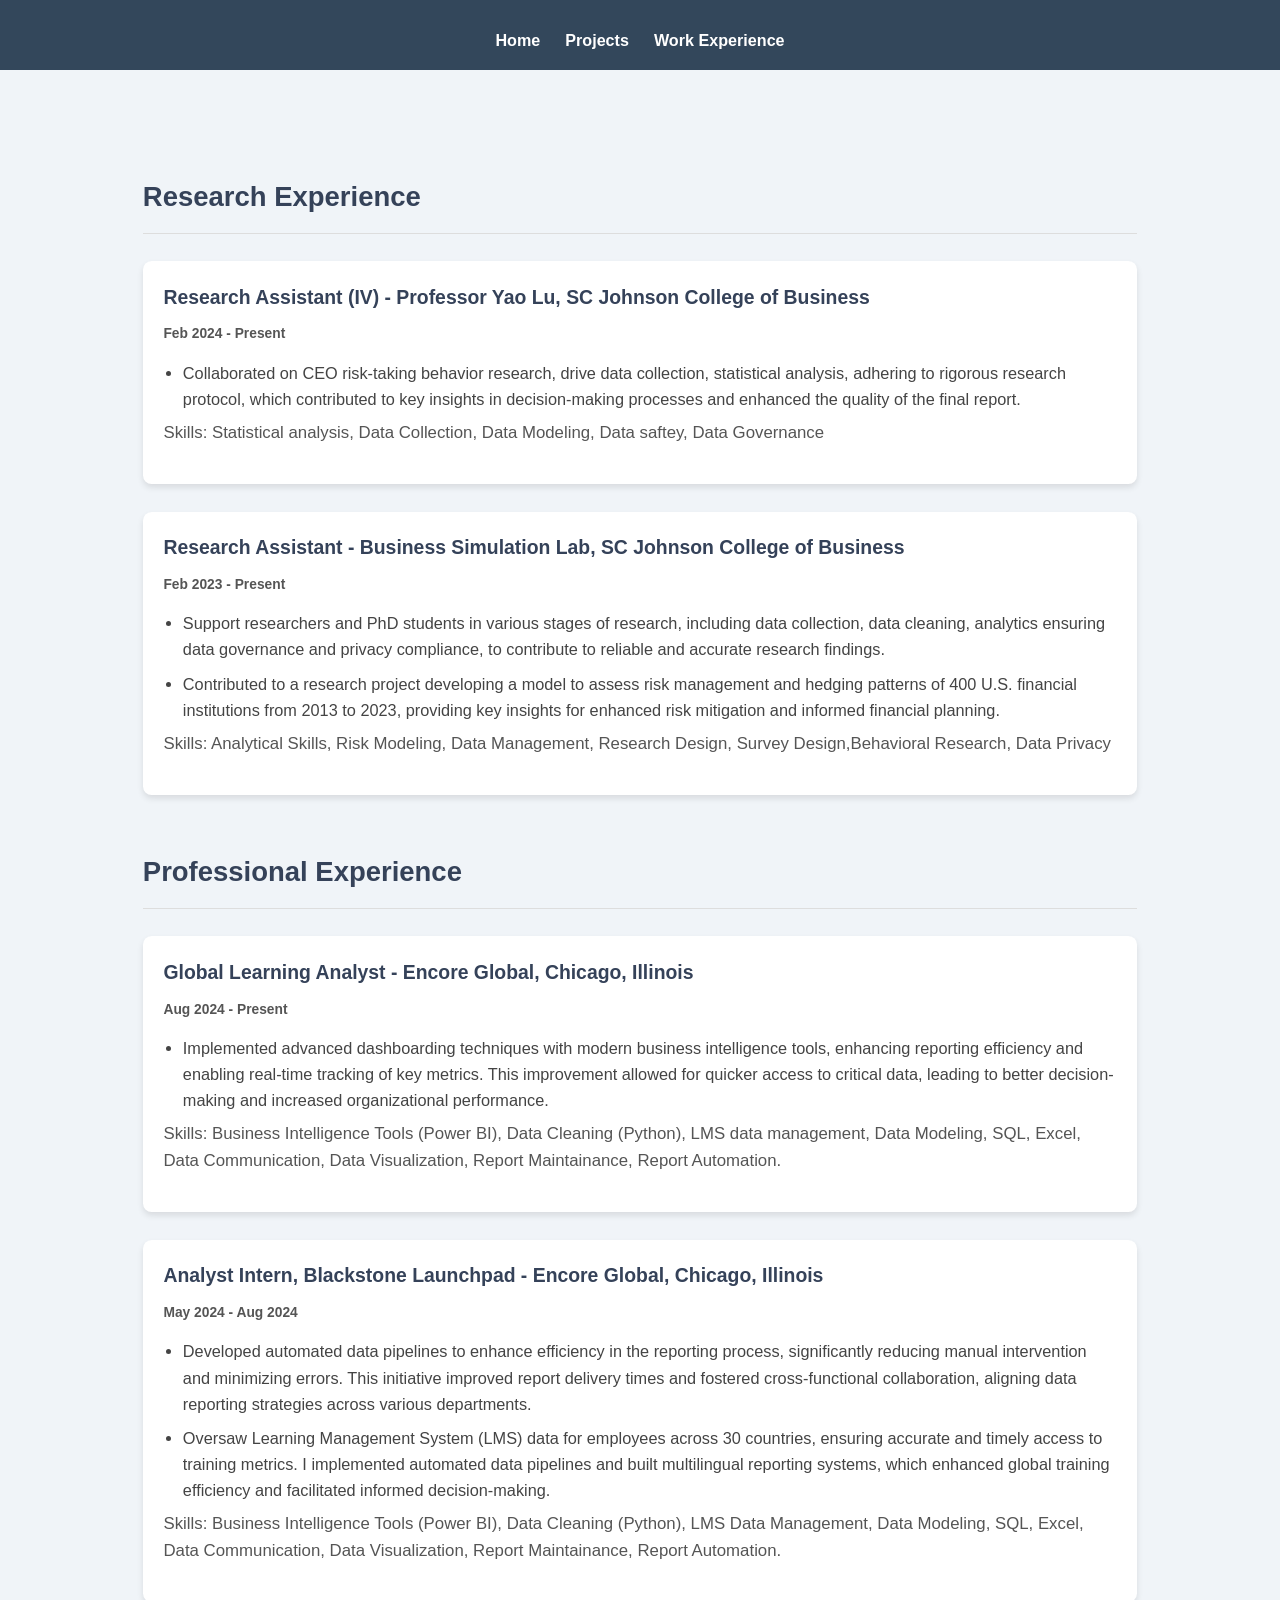
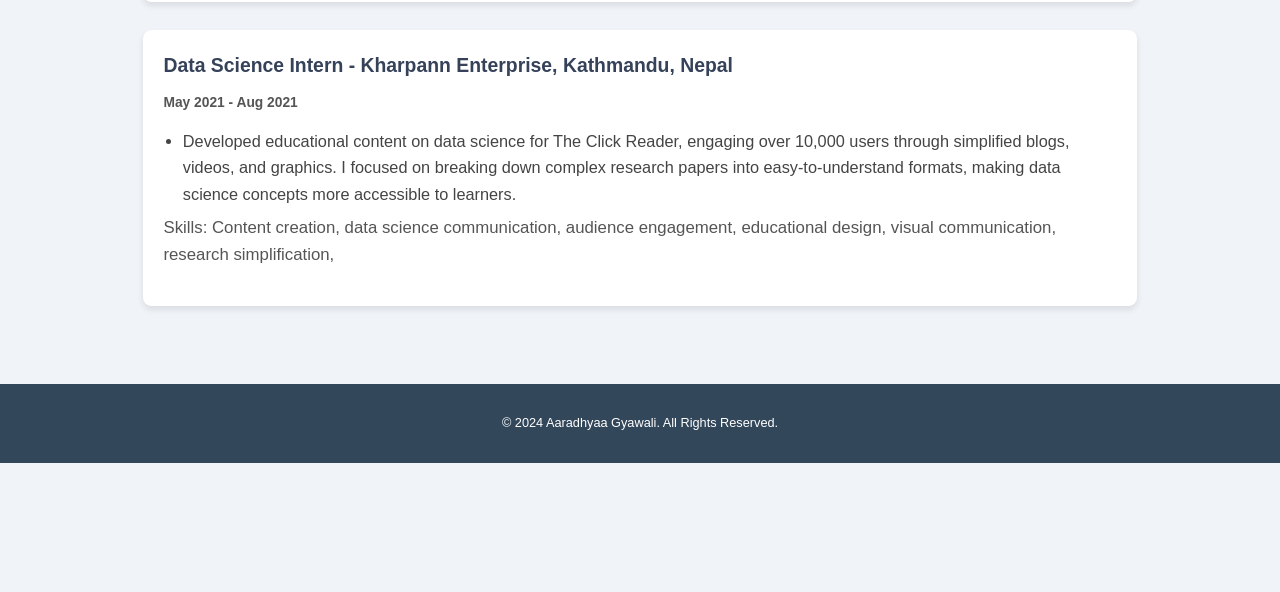
==== experience.html @ 0b1741f1 "Project Upload" ====
<!DOCTYPE html>
<html lang="en">

<head>
  <meta charset="UTF-8">
  <meta name="viewport" content="width=device-width, initial-scale= 0.5">
  <title>Portfolio Website - Work Experience</title>
  <link rel="stylesheet" href="styles/site.css">
</head>

<body>

  <header>
    <nav>
      <ul>
        <li><a href="index.html">Home</a></li>
        <li><a href="projects.html">Projects</a></li>
        <li><a href="experience.html">Work Experience</a></li>
      </ul>
    </nav>
  </header>


  <main>


    <section class="experience-section">
      <h2>Research Experience</h2>

      <article class="experience">
        <!-- Source: https://www.facebook.com/johnsonBSL/ -->
         <a href = "https://business.cornell.edu/faculty-research/faculty/yl2269/">
        <h3>Research Assistant (IV) - Professor Yao Lu, SC Johnson College of Business</h3>
        <p><strong>Feb 2024 - Present</strong></p>
        <ul>
          <li>Collaborated on CEO risk-taking behavior research, drive data collection, statistical analysis, adhering to rigorous research protocol, which contributed to key insights in decision-making processes and enhanced the quality of the final report.</li>
        </ul>
        <p class ="skills"> Skills: Statistical analysis, Data Collection,
          Data Modeling, Data saftey, Data Governance </p>
        </p>
      </a>
      </article>

      <article class="experience">
        <a href = "https://www.johnson.cornell.edu/business-simulation-lab/">
        <h3>Research Assistant - Business Simulation Lab, SC Johnson College of Business</h3>
        <p><strong>Feb 2023 - Present</strong></p>
        <ul>
          <li>
            Support researchers and PhD students in various stages of research, including data collection, data cleaning, analytics ensuring data governance and privacy compliance, to contribute to reliable and accurate research findings.
          </li>
          <li>
            Contributed to a research project developing a model to assess risk management and hedging patterns of 400 U.S. financial institutions from 2013 to 2023, providing key insights for enhanced risk mitigation and informed financial planning.
          </li>
        </ul>
        <p class ="skills"> Skills: Analytical Skills, Risk Modeling,
          Data Management, Research Design, Survey Design,Behavioral Research, Data Privacy</p>
        </p>
        </a>
      </article>

      <h2>Professional Experience</h2>

      <article class="experience">

        <a href = "https://www.encoreglobal.com/">
        <h3>Global Learning Analyst - Encore Global, Chicago, Illinois</h3>
        <p><strong>Aug 2024 - Present</strong></p>
        <ul>
          <li>Implemented advanced dashboarding techniques with modern business intelligence tools, enhancing reporting efficiency and enabling real-time tracking of key metrics. This improvement allowed for quicker access to critical data, leading to better decision-making and increased organizational performance.</li>
        </ul>
        <p class ="skills"> Skills: Business Intelligence Tools (Power BI), Data Cleaning (Python), LMS data management, Data Modeling, SQL, Excel, Data Communication, Data Visualization, Report Maintainance, Report Automation. </p>
      </a>
      </article>

      <article class="experience">
        <a href ="https://www.encoreglobal.com/">
        <h3>Analyst Intern, Blackstone Launchpad - Encore Global, Chicago, Illinois</h3>
        <p><strong>May 2024 - Aug 2024</strong></p>
        <ul>
          <li>Developed automated data pipelines to enhance efficiency in the reporting process, significantly reducing manual intervention and minimizing errors. This initiative improved report delivery times and fostered cross-functional collaboration, aligning data reporting strategies across various departments.
          </li>
          <li>Oversaw Learning Management System (LMS) data for employees across 30 countries, ensuring accurate and timely access to training metrics. I implemented automated data pipelines and built multilingual reporting systems, which enhanced global training efficiency and facilitated informed decision-making.

            </li>
        </ul>
        <p class ="skills">
          Skills: Business Intelligence Tools (Power BI), Data Cleaning (Python), LMS Data Management, Data Modeling, SQL, Excel, Data Communication, Data Visualization, Report Maintainance, Report Automation.
        </p>
      </a>
      </article>

      <article class="experience">
        <a href = "https://www.theclickreader.com/">
        <h3>Data Science Intern - Kharpann Enterprise, Kathmandu, Nepal</h3>
        <p><strong>May 2021 - Aug 2021</strong></p>
        <ul>
          <li>Developed educational content on data science for The Click Reader, engaging over 10,000 users through simplified blogs, videos, and graphics. I focused on breaking down complex research papers into easy-to-understand formats, making data science concepts more accessible to learners.</li>
        </ul>
        <p class ="skills"> Skills: Content creation, data science communication, audience engagement, educational design, visual communication, research simplification,  </p>
      </a>
      </article>

    </section>
  </main>

  <footer>
    <p>&copy; 2024 Aaradhyaa Gyawali. All Rights Reserved.</p>
  </footer>
</body>

</html>
---- styles/site.css ----
/* General Styles */
* {
  margin: 0;
  padding: 0;
  box-sizing: border-box;
  zoom: 97%;
}

html, body {
  height: 100%; /* Ensures the body takes full height */
}

body {
  display: flex;
  flex-direction: column;
  font-family: 'Segoe UI', Tahoma, Geneva, Verdana, sans-serif;
  color: #333;
  line-height: 1.6;
  background-color: #f0f4f8;

  
}

header {
  background-color: #33475b;
  color: white;
  text-align: center;
  padding: 1rem;
}

header figure {
  margin-bottom: 1rem;
}

header nav ul {
  display: flex;
  justify-content: center;
  list-style: none;
  margin-top: 1rem;
}

header nav ul li {
  margin: 0 15px;
  font-size: 20px;
}

header nav ul li a {
  color: white;
  text-decoration: none;
  font-weight: 600;
  transition: color 0.3s;
}

header nav ul li a:hover {
  color: #00bcd4;
}

h1 {
  text-align: center;
  font-size: 2.5rem;
  color: #33475b;
}

/* Main content */
.main-content {
  display: flex;
  flex-wrap: wrap;
  max-width: 1200px;
  margin: 2rem auto;
  padding: 0 1rem;
  flex-grow: 1; /* Ensures content area expands to push footer down */
}

/* Main content */
main {
  padding: 2em;
  max-width: 1200px;
  margin: 0 auto;
}

h1 {
  font-size: 2.5em;
  color: #354259;
  text-align: center;
  margin-bottom: 1em;
}

h2 {
  font-size: 2em;
  color: #354259;
  margin-top: 2em;
  margin-bottom: 1em;
  border-bottom: 2px solid #ddd;
  padding-bottom: 0.5em;
}

/* Experience section */
.experience-section {
  padding: 1.5em;
}

.experience {
  background-color: #fff;
  border-radius: 10px;
  padding: 1.5em;
  margin-bottom: 2em;
  box-shadow: 0 4px 8px rgba(0, 0, 0, 0.1);
  transition: transform 0.3s ease;
}

.experience:hover {
  transform: translateY(-10px);
}

.experience h3 {
  font-size: 1.5em;
  color: #354259;
  margin-bottom: 0.5em;
}

.experience p {
  font-size: 1.1em;
  color: #555;
  margin-bottom: 1em;
}

.experience ul {
  padding-left: 1.5em;
}

.experience ul li {
  margin-bottom: 0.5em;
  font-size: 1.3em;
  color: #444;
}

.experience .skills {
  font-size: 1.3em;
}

/* Figure styles */
figure {
  text-align: center;
  margin-bottom: 1em;
}

figure img {
  max-width: 100%;
  border-radius: 8px;
  transition: transform 0.3s ease, box-shadow 0.3s ease;
}

figure img:hover {
  transform: scale(1.05);
  box-shadow: 0 6px 12px rgba(0, 0, 0, 0.2);
}

cite {
  display: block;
  margin-top: 0.5em;
  font-size: 0.9em;
  color: #777;
}

a {
  color: #354259;
  text-decoration: none;
}

cite a:hover {
  text-decoration: underline;
}

/* Responsive design */
@media (max-width: 768px) {
  h1 {
    font-size: 2em;
  }

  h2 {
    font-size: 1.7em;
  }

  .experience h3 {
    font-size: 1.3em;
  }

  .experience ul li {
    font-size: 0.9em;
  }
}

/* Footer */
footer {
  text-align: center;
  padding: 2rem 0;
  background-color: #33475b;
  color: white;
  font-size: 0.9rem;
  margin-top: auto;
  /* This pushes the footer to the bottom */
}
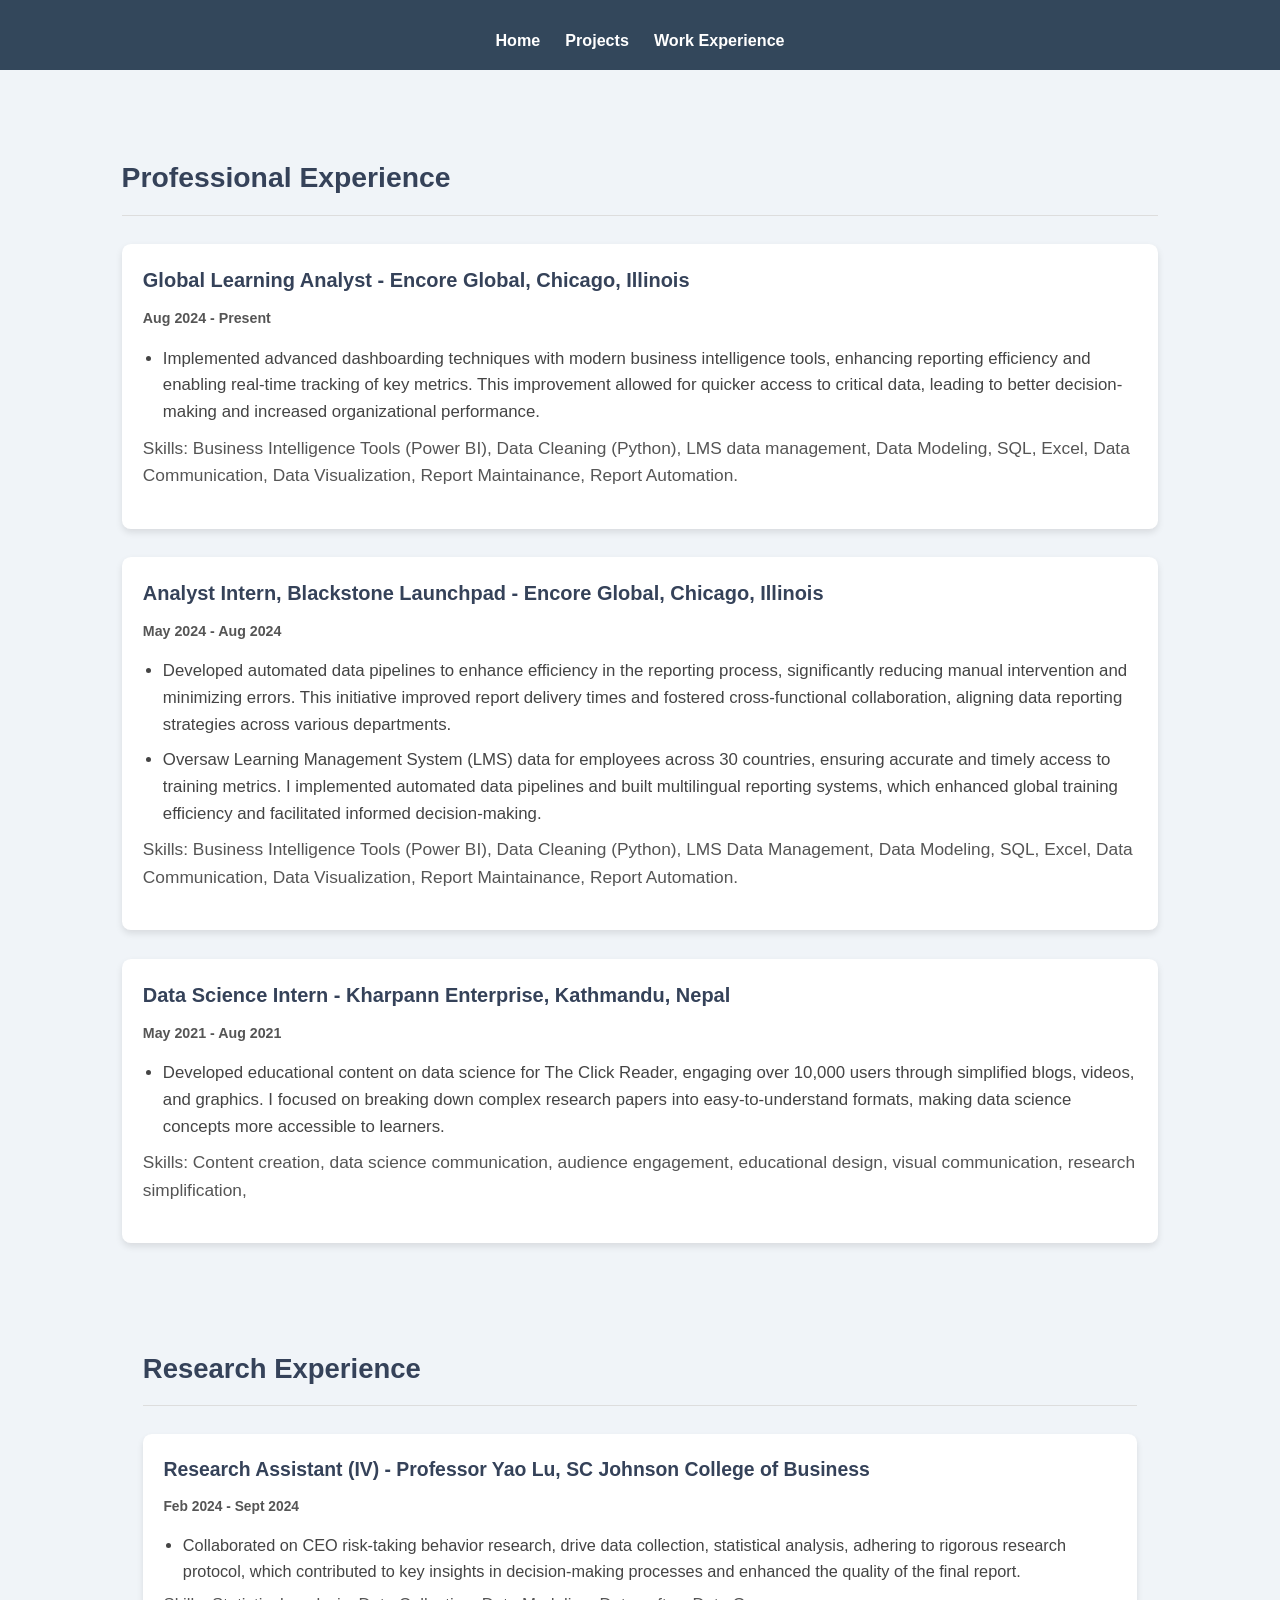
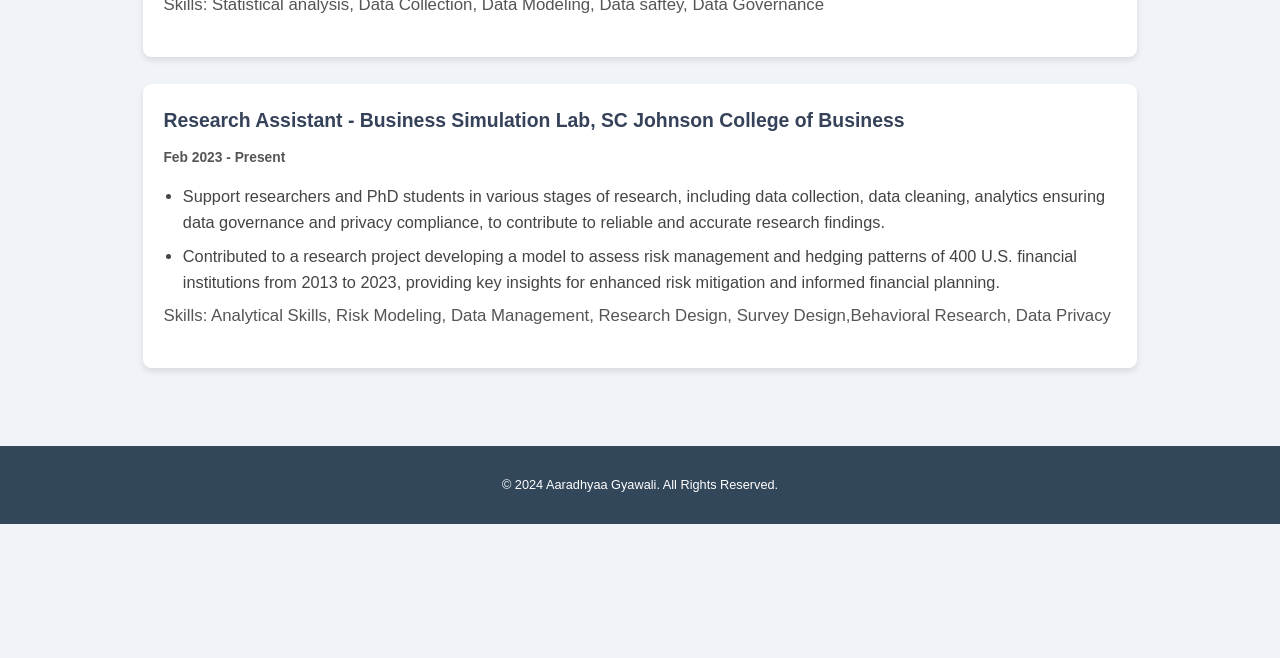
==== commit b5707f33: "Updated Experience" ====
--- a/experience.html
+++ b/experience.html
@@ -23,41 +23,6 @@
 
   <main>
 
-
-    <section class="experience-section">
-      <h2>Research Experience</h2>
-
-      <article class="experience">
-        <!-- Source: https://www.facebook.com/johnsonBSL/ -->
-         <a href = "https://business.cornell.edu/faculty-research/faculty/yl2269/">
-        <h3>Research Assistant (IV) - Professor Yao Lu, SC Johnson College of Business</h3>
-        <p><strong>Feb 2024 - Present</strong></p>
-        <ul>
-          <li>Collaborated on CEO risk-taking behavior research, drive data collection, statistical analysis, adhering to rigorous research protocol, which contributed to key insights in decision-making processes and enhanced the quality of the final report.</li>
-        </ul>
-        <p class ="skills"> Skills: Statistical analysis, Data Collection,
-          Data Modeling, Data saftey, Data Governance </p>
-        </p>
-      </a>
-      </article>
-
-      <article class="experience">
-        <a href = "https://www.johnson.cornell.edu/business-simulation-lab/">
-        <h3>Research Assistant - Business Simulation Lab, SC Johnson College of Business</h3>
-        <p><strong>Feb 2023 - Present</strong></p>
-        <ul>
-          <li>
-            Support researchers and PhD students in various stages of research, including data collection, data cleaning, analytics ensuring data governance and privacy compliance, to contribute to reliable and accurate research findings.
-          </li>
-          <li>
-            Contributed to a research project developing a model to assess risk management and hedging patterns of 400 U.S. financial institutions from 2013 to 2023, providing key insights for enhanced risk mitigation and informed financial planning.
-          </li>
-        </ul>
-        <p class ="skills"> Skills: Analytical Skills, Risk Modeling,
-          Data Management, Research Design, Survey Design,Behavioral Research, Data Privacy</p>
-        </p>
-        </a>
-      </article>
 
       <h2>Professional Experience</h2>
 
@@ -102,6 +67,44 @@
       </article>
 
     </section>
+    <section class="experience-section">
+      <h2>Research Experience</h2>
+
+      <article class="experience">
+        <!-- Source: https://www.facebook.com/johnsonBSL/ -->
+         <a href = "https://business.cornell.edu/faculty-research/faculty/yl2269/">
+        <h3>Research Assistant (IV) - Professor Yao Lu, SC Johnson College of Business</h3>
+        <p><strong>Feb 2024 - Sept 2024</strong></p>
+        <ul>
+          <li>Collaborated on CEO risk-taking behavior research, drive data collection, statistical analysis, adhering to rigorous research protocol, which contributed to key insights in decision-making processes and enhanced the quality of the final report.</li>
+        </ul>
+        <p class ="skills"> Skills: Statistical analysis, Data Collection,
+          Data Modeling, Data saftey, Data Governance </p>
+        </p>
+      </a>
+      </article>
+
+      <article class="experience">
+        <a href = "https://www.johnson.cornell.edu/business-simulation-lab/">
+        <h3>Research Assistant - Business Simulation Lab, SC Johnson College of Business</h3>
+        <p><strong>Feb 2023 - Present</strong></p>
+        <ul>
+          <li>
+            Support researchers and PhD students in various stages of research, including data collection, data cleaning, analytics ensuring data governance and privacy compliance, to contribute to reliable and accurate research findings.
+          </li>
+          <li>
+            Contributed to a research project developing a model to assess risk management and hedging patterns of 400 U.S. financial institutions from 2013 to 2023, providing key insights for enhanced risk mitigation and informed financial planning.
+          </li>
+        </ul>
+        <p class ="skills"> Skills: Analytical Skills, Risk Modeling,
+          Data Management, Research Design, Survey Design,Behavioral Research, Data Privacy</p>
+        </p>
+        </a>
+      </article>
+
+
+
+
   </main>
 
   <footer>
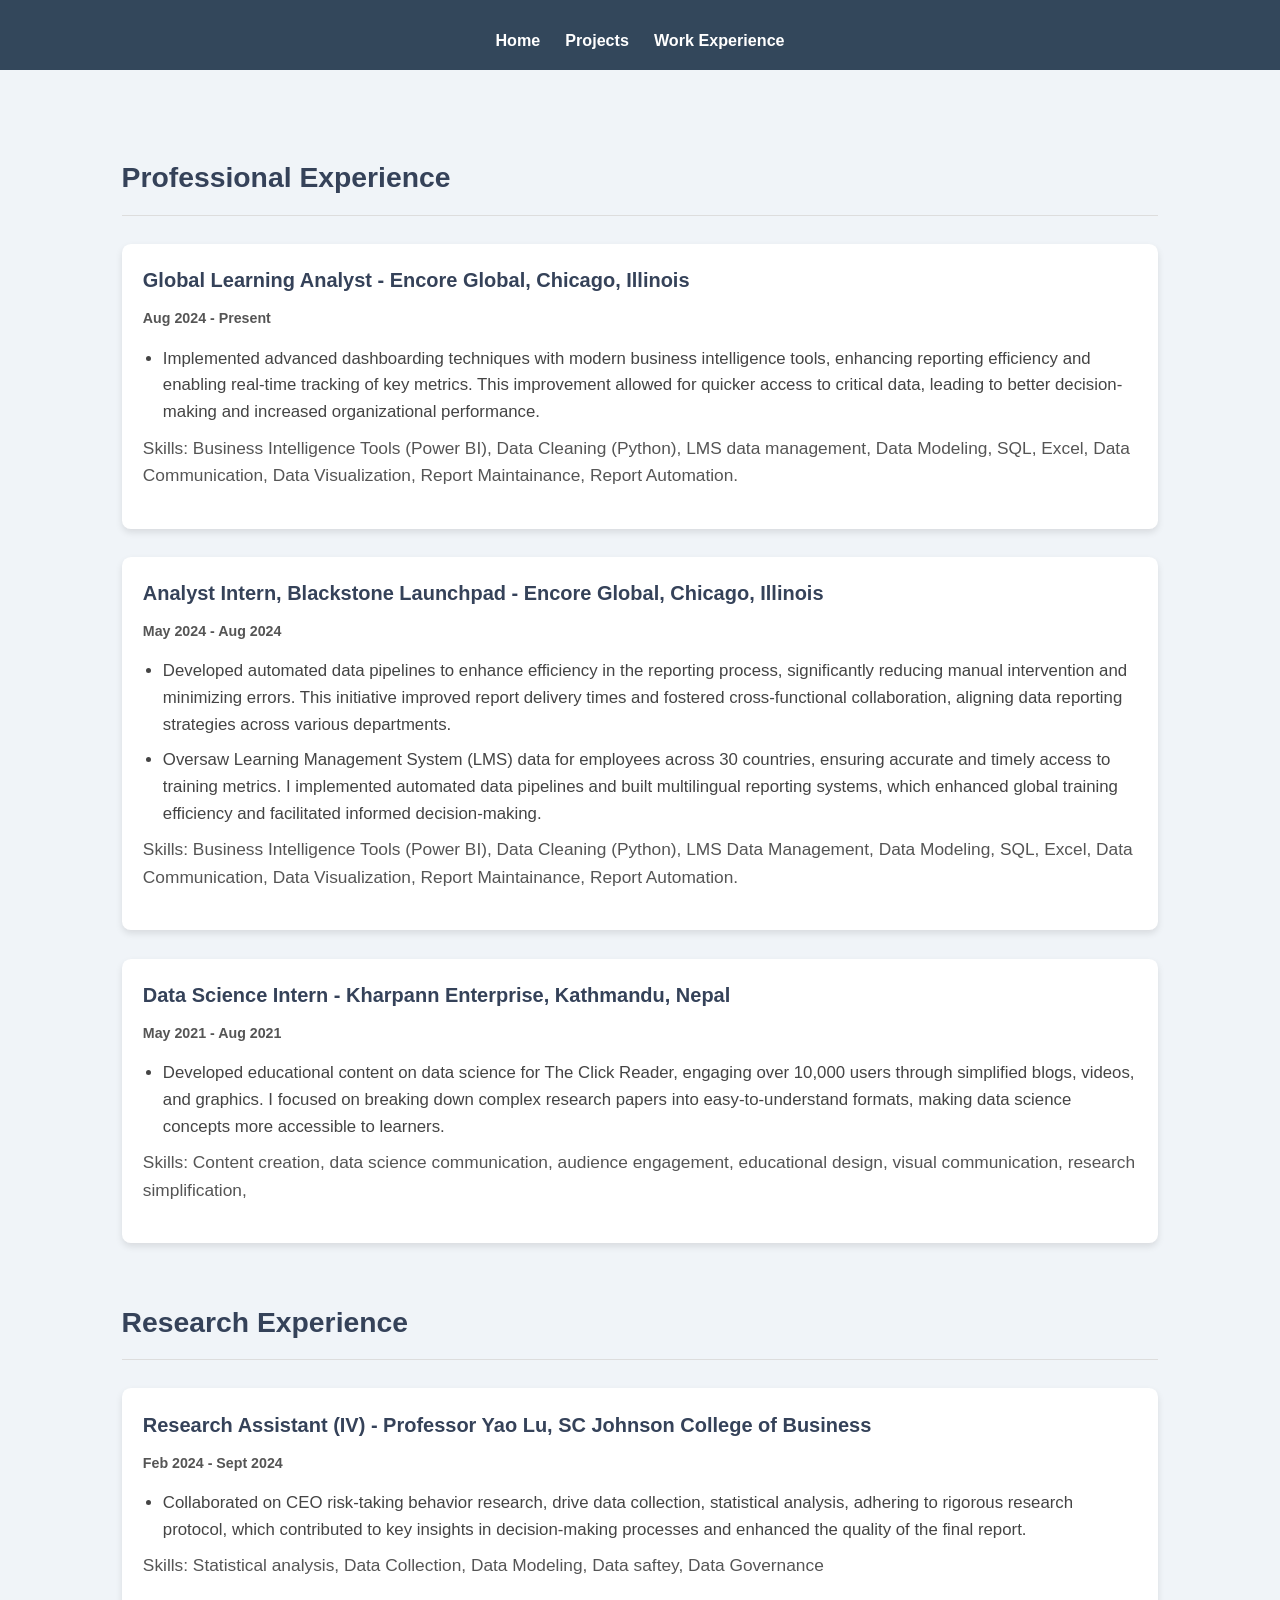
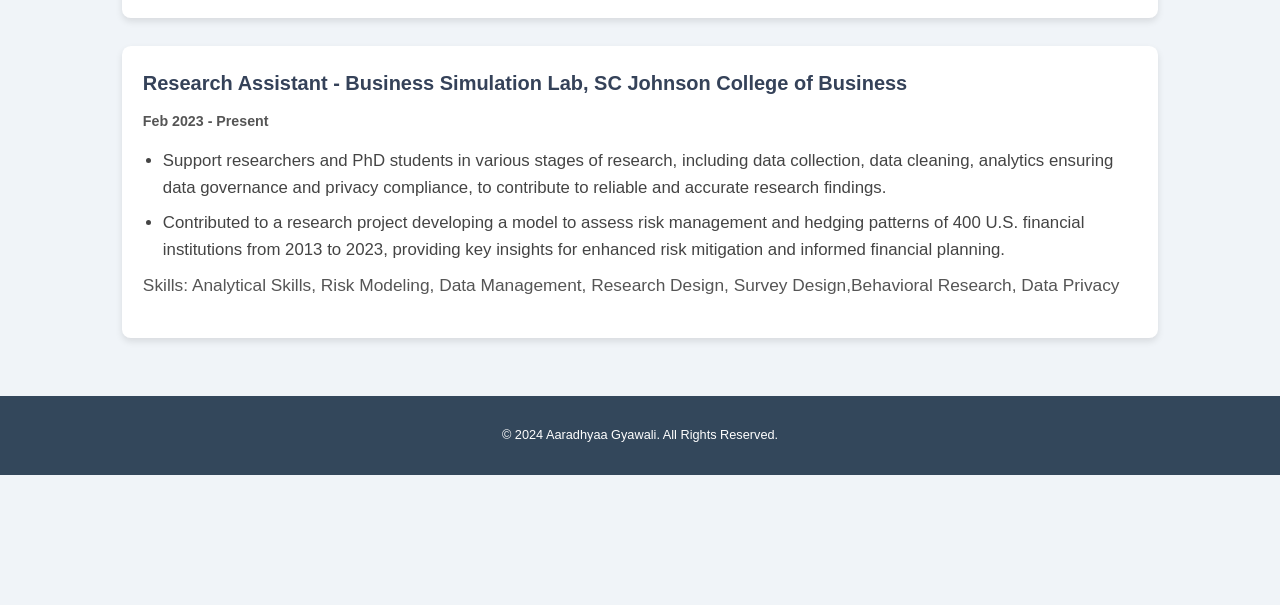
==== commit 693199d9: "Update experience.html" ====
--- a/experience.html
+++ b/experience.html
@@ -67,7 +67,7 @@
       </article>
 
     </section>
-    <section class="experience-section">
+  
       <h2>Research Experience</h2>
 
       <article class="experience">
@@ -87,7 +87,7 @@
       <article class="experience">
         <a href = "https://www.johnson.cornell.edu/business-simulation-lab/">
         <h3>Research Assistant - Business Simulation Lab, SC Johnson College of Business</h3>
-        <p><strong>Feb 2023 - Present</strong></p>
+        <p><strong>Feb 2023 - Present</strong></p> 
         <ul>
           <li>
             Support researchers and PhD students in various stages of research, including data collection, data cleaning, analytics ensuring data governance and privacy compliance, to contribute to reliable and accurate research findings.
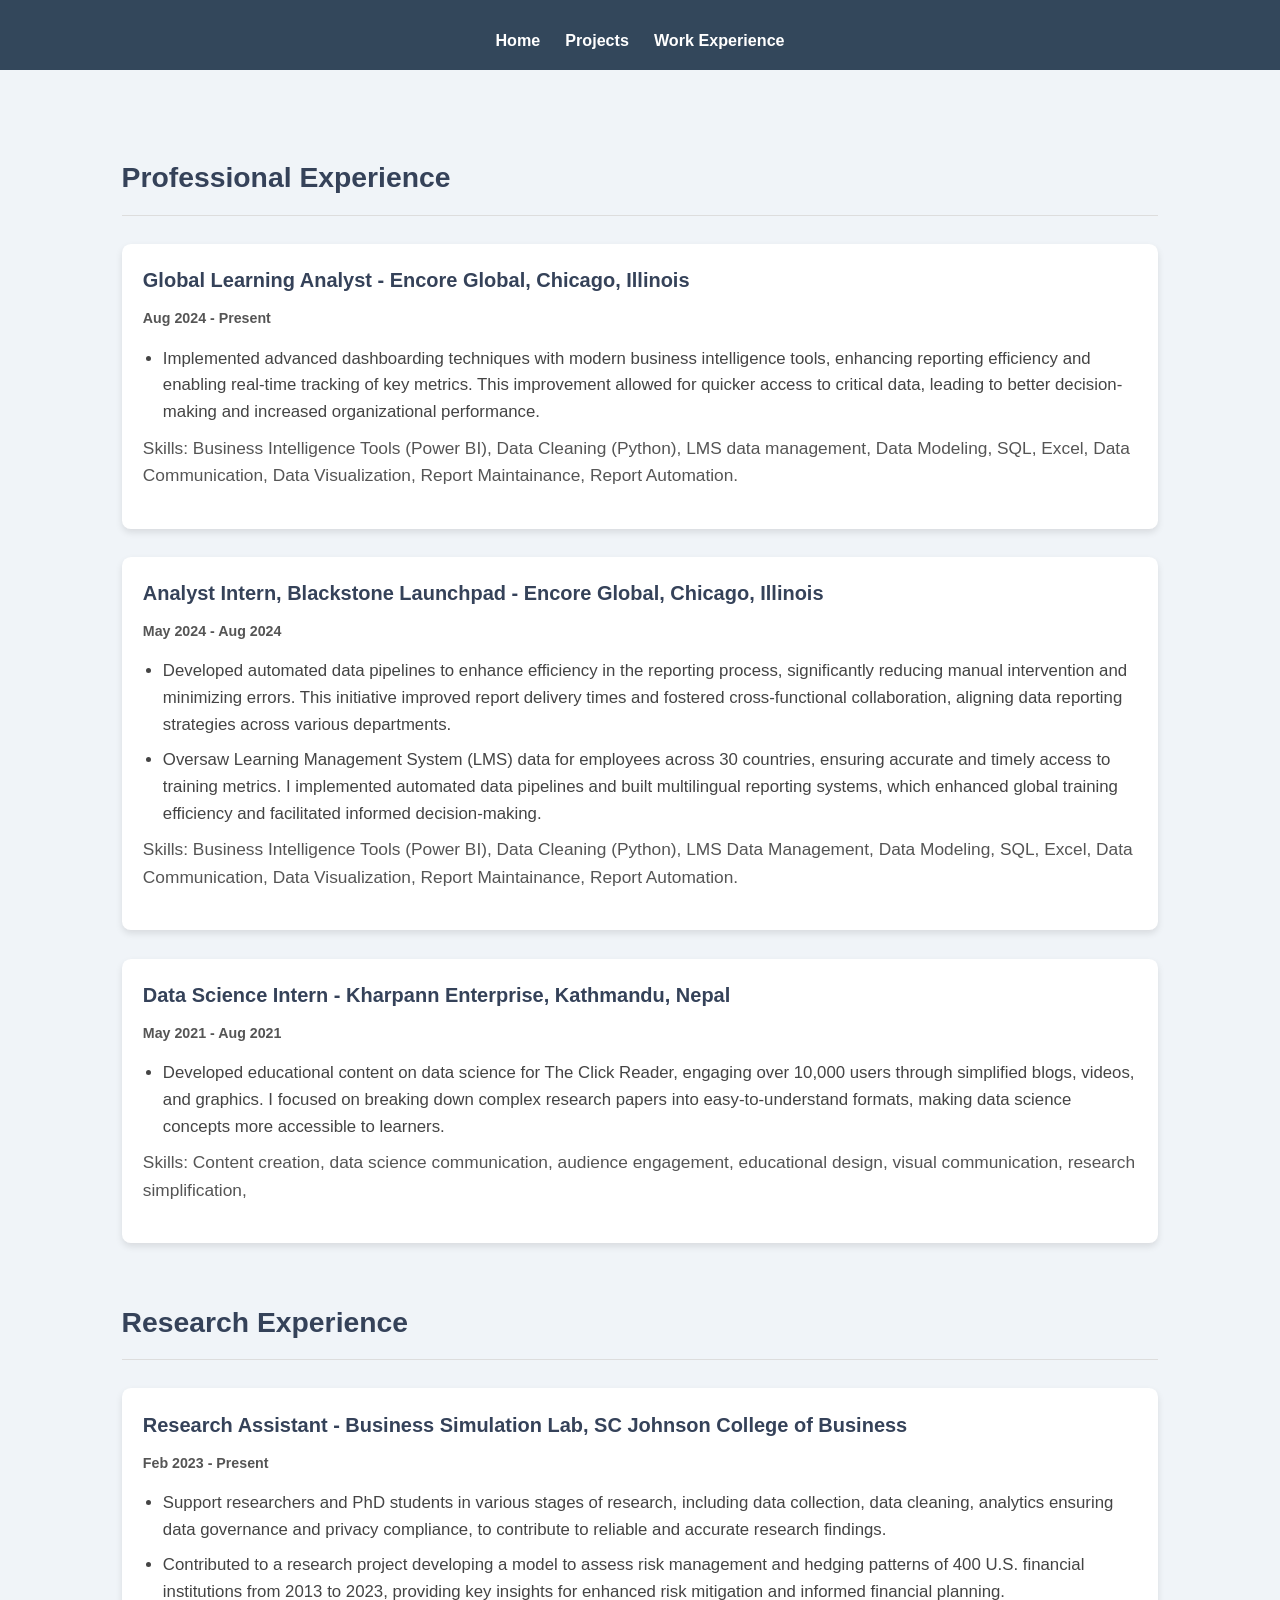
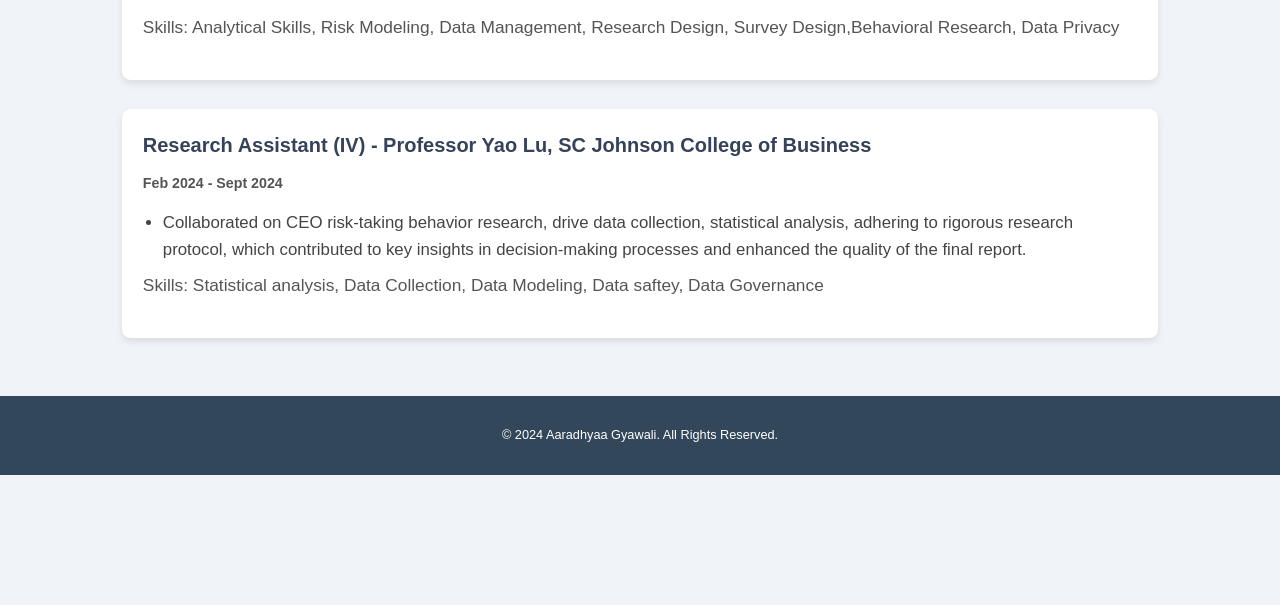
==== commit e9d473fb: "Update experience.html" ====
--- a/experience.html
+++ b/experience.html
@@ -70,19 +70,7 @@
   
       <h2>Research Experience</h2>
 
-      <article class="experience">
-        <!-- Source: https://www.facebook.com/johnsonBSL/ -->
-         <a href = "https://business.cornell.edu/faculty-research/faculty/yl2269/">
-        <h3>Research Assistant (IV) - Professor Yao Lu, SC Johnson College of Business</h3>
-        <p><strong>Feb 2024 - Sept 2024</strong></p>
-        <ul>
-          <li>Collaborated on CEO risk-taking behavior research, drive data collection, statistical analysis, adhering to rigorous research protocol, which contributed to key insights in decision-making processes and enhanced the quality of the final report.</li>
-        </ul>
-        <p class ="skills"> Skills: Statistical analysis, Data Collection,
-          Data Modeling, Data saftey, Data Governance </p>
-        </p>
-      </a>
-      </article>
+      
 
       <article class="experience">
         <a href = "https://www.johnson.cornell.edu/business-simulation-lab/">
@@ -102,6 +90,24 @@
         </a>
       </article>
 
+    <article class="experience">
+        <!-- Source: https://www.facebook.com/johnsonBSL/ -->
+         <a href = "https://business.cornell.edu/faculty-research/faculty/yl2269/">
+        <h3>Research Assistant (IV) - Professor Yao Lu, SC Johnson College of Business</h3>
+        <p><strong>Feb 2024 - Sept 2024</strong></p>
+        <ul>
+          <li>Collaborated on CEO risk-taking behavior research, drive data collection, statistical analysis, adhering to rigorous research protocol, which contributed to key insights in decision-making processes and enhanced the quality of the final report.</li>
+        </ul>
+        <p class ="skills"> Skills: Statistical analysis, Data Collection,
+          Data Modeling, Data saftey, Data Governance </p>
+        </p>
+      </a>
+      </article>
+
+
+
+    
+
 
 
 
